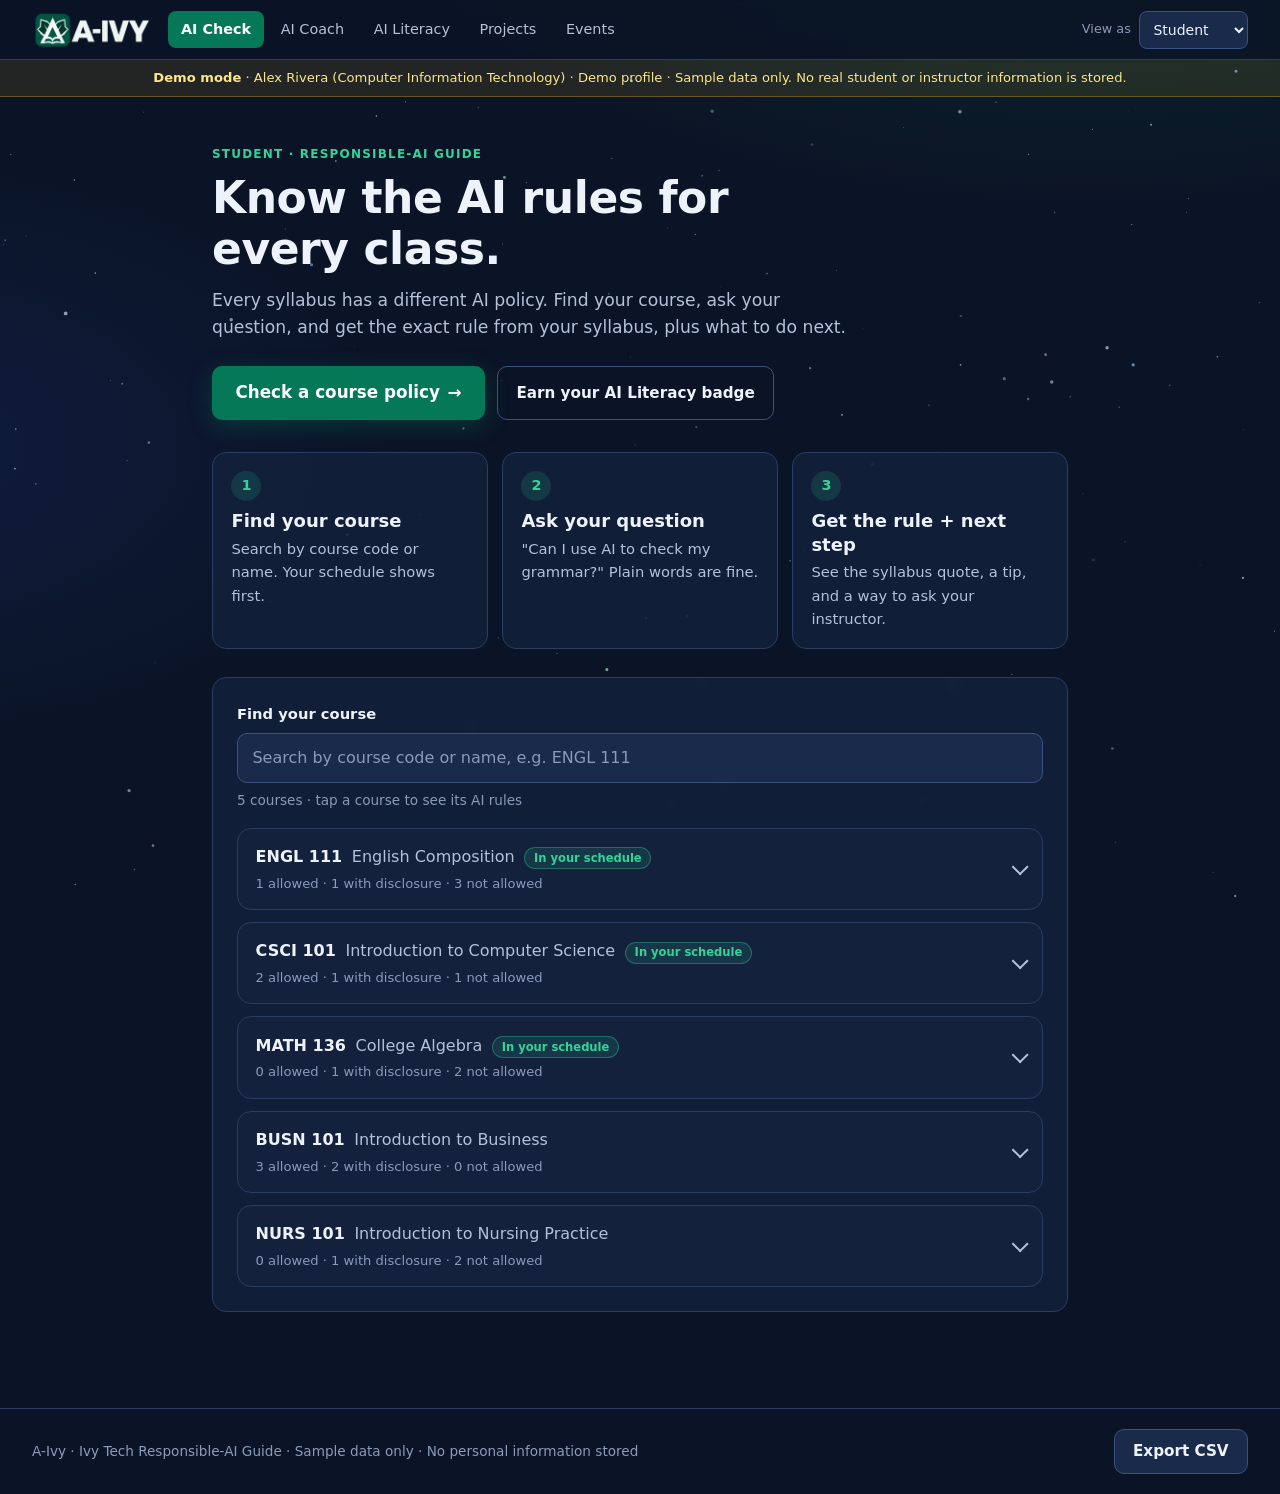
==== opportunity-hub/index.html @ a51550cd "feat: add A-Ivy Responsible-AI Guide (AI Check, AI Coach, AI Literacy badge, Events, Instructor view" ====
<!doctype html>
<html lang="en">
<head>
  <meta charset="utf-8">
  <meta name="viewport" content="width=device-width, initial-scale=1">
  <meta name="theme-color" content="#0B1426">
  <title>A-Ivy — Use AI with confidence and integrity</title>
  <link rel="stylesheet" href="styles.css">
  <script type="module" src="app.mjs"></script>
  <script type="module" src="starfield.mjs"></script>
</head>
<body>

<!-- Decorative starfield: sits behind everything and never takes clicks -->
<canvas id="starfield" aria-hidden="true"></canvas>

<a class="skip-link" href="#main">Skip to content</a>

<!-- ── Header ──────────────────────────────────────────────────────────────── -->
<header class="site-header">
  <a href="#ai-check" class="logo" aria-label="A-Ivy home">
    <img src="a-ivy-logo-white.webp" alt="A-Ivy logo" width="132" height="44">
  </a>

  <button class="menu-toggle" id="menu-toggle" type="button"
          aria-expanded="false" aria-controls="site-nav">
    <span class="menu-icon" aria-hidden="true"></span>
    <span class="menu-label">Menu</span>
  </button>

  <nav class="site-nav" id="site-nav" aria-label="Main navigation">
    <!-- Student nav -->
    <a href="#ai-check" class="student-only" data-nav="ai-check">AI Check</a>
    <a href="#ai-coach" class="student-only" data-nav="ai-coach">AI Coach</a>
    <a href="#literacy" class="student-only" data-nav="literacy">AI Literacy</a>
    <a href="#projects" class="student-only" data-nav="projects">Projects</a>
    <a href="#events"   class="student-only" data-nav="events">Events</a>
    <!-- Instructor nav -->
    <a href="#policies"         class="instructor-only" data-nav="policies">Course Policies</a>
    <a href="#literacy-results" class="instructor-only" data-nav="literacy-results">AI Literacy Results</a>
    <a href="#projects"         class="instructor-only" data-nav="projects">Projects</a>

    <div class="role-switcher">
      <label for="role-select">View as</label>
      <select id="role-select">
        <option value="student">Student</option>
        <option value="instructor">Instructor</option>
      </select>
    </div>
  </nav>
</header>

<!-- ── Demo banner ─────────────────────────────────────────────────────────── -->
<div class="demo-banner" role="note" id="demo-banner">
  <strong>Demo mode</strong> · <span id="demo-profile-name">Alex Rivera (CIT)</span> ·
  Sample data only. No real student or instructor information is stored.
</div>

<!-- ── Main content ────────────────────────────────────────────────────────── -->
<main id="main">

  <!-- ── AI Check (student home) ─────────────────────────────────────────── -->
  <section data-view="ai-check" aria-labelledby="ai-check-title" hidden>
    <div class="hero">
      <p class="eyebrow">Student · Responsible-AI Guide</p>
      <h1 id="ai-check-title" tabindex="-1">Know the AI rules for every class.</h1>
      <p class="hero-lead">
        Every syllabus has a different AI policy. Find your course, ask your question,
        and get the exact rule from your syllabus, plus what to do next.
      </p>
      <div class="hero-actions">
        <button type="button" class="btn btn-primary btn-lg" id="hero-check-btn">
          Check a course policy <span aria-hidden="true">→</span>
        </button>
        <a class="btn btn-ghost" href="#literacy">Earn your AI Literacy badge</a>
      </div>
    </div>

    <ol class="feature-grid" aria-label="How A-Ivy works">
      <li class="feature-card glow-card">
        <span class="feature-step" aria-hidden="true">1</span>
        <h2>Find your course</h2>
        <p>Search by course code or name. Your schedule shows first.</p>
      </li>
      <li class="feature-card glow-card">
        <span class="feature-step" aria-hidden="true">2</span>
        <h2>Ask your question</h2>
        <p>"Can I use AI to check my grammar?" Plain words are fine.</p>
      </li>
      <li class="feature-card glow-card">
        <span class="feature-step" aria-hidden="true">3</span>
        <h2>Get the rule + next step</h2>
        <p>See the syllabus quote, a tip, and a way to ask your instructor.</p>
      </li>
    </ol>

    <!-- Course search -->
    <div class="panel" id="course-finder">
      <div class="form-group">
        <label for="course-search">Find your course</label>
        <input type="search" id="course-search" autocomplete="off"
               placeholder="Search by course code or name, e.g. ENGL 111"
               aria-describedby="course-search-hint" aria-controls="course-list">
        <p id="course-search-hint" class="hint"><span id="course-count"></span></p>
      </div>
      <ul class="course-list" id="course-list" role="list"></ul>
      <p class="empty-state" id="course-empty" hidden>
        No course found. Check the course code, or ask your instructor.
      </p>
    </div>

    <!-- Course detail: moved inside whichever course card is open -->
    <div id="course-detail" class="course-detail" hidden>
      <div class="card-header">
        <h3 id="traffic-light-heading">AI use rules for this course</h3>
        <span class="last-updated" id="course-last-updated"></span>
      </div>
      <ul class="traffic-light" id="traffic-light" role="list" aria-labelledby="traffic-light-heading"></ul>
      <p class="hint" id="course-policy-label"></p>

      <form id="question-form" class="question-form" novalidate>
        <div class="form-group">
          <label for="question-input">Ask about AI on your assignment</label>
          <textarea id="question-input" name="question" rows="3"
                    placeholder="e.g. Can I use AI to brainstorm ideas for my essay?"
                    aria-describedby="question-hint"></textarea>
          <p id="question-hint" class="hint">Answers come only from this course's policy. No AI guessing.</p>
        </div>
        <div class="chips" aria-label="Example questions">
          <button type="button" class="chip" data-q="Can I use AI to check my grammar?">Can I use AI to check my grammar?</button>
          <button type="button" class="chip" data-q="Can AI help me outline?">Can AI help me outline?</button>
          <button type="button" class="chip" data-q="Can AI write my first draft?">Can AI write my first draft?</button>
        </div>
        <button type="submit" class="btn btn-primary">Check the policy <span aria-hidden="true">→</span></button>
      </form>

      <div id="answer-card" class="answer-card" hidden aria-live="polite"></div>
    </div>
  </section>

  <!-- ── AI Coach ────────────────────────────────────────────────────────── -->
  <section data-view="ai-coach" aria-labelledby="ai-coach-title" hidden>
    <div class="view-heading">
      <p class="eyebrow">Student · AI Coach</p>
      <h1 id="ai-coach-title" tabindex="-1">AI Coach</h1>
      <p>Describe your assignment. The coach shows good ways to use AI that your course allows, and what to avoid.</p>
    </div>

    <form class="panel" id="coach-form" novalidate>
      <div class="form-row">
        <div class="form-group">
          <label for="coach-course">Course</label>
          <select id="coach-course"></select>
        </div>
        <div class="form-group">
          <label for="coach-input">Your assignment, in plain words</label>
          <input type="text" id="coach-input" autocomplete="off"
                 placeholder="e.g. research paper on climate change">
        </div>
      </div>
      <div class="chips" aria-label="Example assignments">
        <button type="button" class="chip" data-coach="engl-111|Research paper on climate change">ENGL 111: research paper</button>
        <button type="button" class="chip" data-coach="csci-101|Python program for a grade calculator">CSCI 101: Python program</button>
        <button type="button" class="chip" data-coach="nurs-101|Study for my terminology quiz">NURS 101: quiz prep</button>
      </div>
      <button type="submit" class="btn btn-primary">Coach me <span aria-hidden="true">→</span></button>
      <p class="hint coach-note">The coach uses your course's policy and ready-made prompt templates. It doesn't send anything to an AI service.</p>
    </form>

    <div id="coach-result" class="coach-result" hidden aria-live="polite"></div>
  </section>

  <!-- ── AI Literacy (student) ───────────────────────────────────────────── -->
  <section data-view="literacy" aria-labelledby="literacy-title" hidden>
    <div class="view-heading">
      <p class="eyebrow">Student · AI Literacy</p>
      <h1 id="literacy-title" tabindex="-1">AI Responsible Use micro-certification</h1>
      <p>Answer 6 real-life scenarios. Get <strong id="pass-mark-label">5 of 6</strong> right to earn your badge.</p>
    </div>

    <div id="badge-earned" class="panel badge-panel glow-card" hidden></div>

    <form id="quiz-form" class="quiz" novalidate>
      <ol id="quiz-list" class="quiz-list"></ol>
      <button type="submit" class="btn btn-primary btn-lg">Check my answers <span aria-hidden="true">→</span></button>
    </form>

    <div id="quiz-result" class="answer-card" hidden aria-live="polite"></div>
  </section>

  <!-- ── Projects (both views) ───────────────────────────────────────────── -->
  <section data-view="projects" aria-labelledby="projects-title" hidden>
    <div class="view-heading">
      <p class="eyebrow student-only">Student · Projects</p>
      <p class="eyebrow instructor-only">Instructor · Projects</p>
      <h1 id="projects-title" tabindex="-1">Projects</h1>
      <p class="student-only">Hands-on projects where you can apply your skills, with AI use rules shown up front.</p>
      <p class="instructor-only">Projects your students can join, and the AI rules that apply to each.</p>
    </div>
    <div class="stub-notice panel"><p>Projects are coming next.</p></div>
  </section>

  <!-- ── Events (student) ────────────────────────────────────────────────── -->
  <section data-view="events" aria-labelledby="events-title" hidden>
    <div class="view-heading">
      <p class="eyebrow">Student · Events</p>
      <h1 id="events-title" tabindex="-1">Upcoming events</h1>
      <p>Career, campus, and enrollment events across Ivy Tech.</p>
    </div>
    <div class="events-toolbar">
      <label class="toggle">
        <input type="checkbox" id="events-mine">
        <span>Only show events for my program</span>
      </label>
      <span class="last-updated" id="events-updated"></span>
    </div>
    <ul class="event-list" id="event-list" role="list"></ul>
    <p class="empty-state" id="events-empty" hidden>No upcoming events match. Turn off the filter to see all events.</p>
  </section>

  <!-- ── Course Policies (instructor) ────────────────────────────────────── -->
  <section data-view="policies" aria-labelledby="policies-title" hidden>
    <div class="view-heading">
      <p class="eyebrow">Instructor · Course Policies</p>
      <h1 id="policies-title" tabindex="-1">Course AI policies</h1>
      <p>What students see for each course. Keep these current so students act on the right rules.</p>
    </div>
    <div id="policy-list" class="policy-list"></div>
  </section>

  <!-- ── AI Literacy Results (instructor) ────────────────────────────────── -->
  <section data-view="literacy-results" aria-labelledby="results-title" hidden>
    <div class="view-heading">
      <p class="eyebrow">Instructor · AI Literacy Results</p>
      <h1 id="results-title" tabindex="-1">Micro-certification results</h1>
      <p>Badges are logged automatically when a student passes the scenario check. No survey, no manual tracking.</p>
    </div>
    <div id="results" class="results"></div>
  </section>

</main>

<!-- ── Footer ──────────────────────────────────────────────────────────────── -->
<footer class="site-footer">
  <span>A-Ivy · Ivy Tech Responsible-AI Guide · Sample data only · No personal information stored</span>
  <button class="btn btn-secondary" id="export-csv-btn" type="button">Export CSV</button>
</footer>

<!-- ── Status (accessible live region) ─────────────────────────────────────── -->
<p id="status" class="status-bar" role="status" aria-live="polite" aria-atomic="true"></p>

</body>
</html>
---- opportunity-hub/styles.css ----
/* ─── A-Ivy Design System ───────────────────────────────────────────────────
   Dark navy portal · Ivy Tech emerald for primary actions · high contrast.
──────────────────────────────────────────────────────────────────────────── */
:root {
  /* Surfaces (navy) */
  --bg:          #0B1426;
  --bg-2:        #0E1A31;
  --surface:     #13213C;   /* cards, panels */
  --surface-2:   #192A4A;   /* inputs, raised */
  --border:      #2A3D63;
  --border-2:    #3A5282;

  /* Text */
  --text:        #EEF3FB;   /* ~15:1 on --bg */
  --muted:       #B3C1D9;   /* ~9:1 on --bg  */
  --faint:       #8A9BBA;

  /* Ivy Tech emerald */
  --emerald:     #047857;   /* primary buttons (white text 5.5:1) */
  --emerald-hi:  #059669;   /* hover */
  --emerald-lt:  #34D399;   /* accents, focus ring, links */
  --emerald-glow: rgba(52, 211, 153, 0.16);

  /* Rules (readable on navy) */
  --allowed:     #4ADE80;
  --disclosure:  #FBBF24;
  --not-allowed: #F87171;

  /* Shape & type */
  --radius:      14px;
  --radius-sm:   10px;
  --font:        "Segoe UI", system-ui, -apple-system, "Helvetica Neue", Arial, sans-serif;
  --mono:        "Cascadia Mono", Consolas, "IBM Plex Mono", monospace;
  --tap:         44px;

  color-scheme: dark;
}

/* ─── Reset & base ─────────────────────────────────────────────────────────── */
*, *::before, *::after { box-sizing: border-box; margin: 0; padding: 0; }

html { -webkit-text-size-adjust: 100%; }

body {
  font-family: var(--font);
  font-size: 16px;
  line-height: 1.6;
  color: var(--text);
  background:
    radial-gradient(1200px 600px at 85% -10%, rgba(4, 120, 87, 0.22), transparent 60%),
    radial-gradient(900px 500px at -10% 30%, rgba(30, 64, 175, 0.18), transparent 60%),
    var(--bg);
  min-height: 100vh;
  overflow-x: hidden;
}

/* Starfield sits behind all content and never takes pointer events */
#starfield {
  position: fixed;
  inset: 0;
  width: 100%;
  height: 100%;
  z-index: 0;
  pointer-events: none;
}

.site-header, .demo-banner, #main, .site-footer { position: relative; z-index: 1; }

a { color: var(--emerald-lt); text-underline-offset: 3px; }
a:hover { color: #6EE7B7; }

h1 { font-size: clamp(1.75rem, 5vw, 2.75rem); font-weight: 750; line-height: 1.15; letter-spacing: -0.01em; }
h2 { font-size: 1.125rem; font-weight: 650; line-height: 1.3; }
h3 { font-size: 1rem; font-weight: 650; }

:focus-visible {
  outline: 3px solid var(--emerald-lt);
  outline-offset: 3px;
  border-radius: 6px;
}

.skip-link {
  position: absolute;
  left: 1rem;
  top: -100px;
  z-index: 50;
  background: var(--emerald);
  color: #fff;
  padding: 0.6rem 1rem;
  border-radius: 8px;
  font-weight: 600;
}
.skip-link:focus { top: 0.75rem; }

/* ─── Header ───────────────────────────────────────────────────────────────── */
.site-header {
  position: sticky;
  top: 0;
  z-index: 20;
  display: flex;
  align-items: center;
  gap: 1rem;
  padding: 0.6rem clamp(1rem, 4vw, 2rem);
  background: rgba(11, 20, 38, 0.86);
  backdrop-filter: blur(10px);
  -webkit-backdrop-filter: blur(10px);
  border-bottom: 1px solid var(--border);
}

.logo { display: inline-flex; align-items: center; flex-shrink: 0; border-radius: 8px; }
.logo img { height: 40px; width: auto; display: block; }

.menu-toggle { display: none; }

/* ─── Nav ──────────────────────────────────────────────────────────────────── */
.site-nav {
  display: flex;
  align-items: center;
  gap: 0.25rem;
  flex: 1;
  flex-wrap: wrap;
}

.site-nav a {
  color: var(--muted);
  text-decoration: none;
  font-size: 0.9rem;
  font-weight: 500;
  padding: 0.45rem 0.8rem;
  border-radius: 8px;
  transition: background 0.15s, color 0.15s;
  white-space: nowrap;
}

.site-nav a:hover { background: rgba(255, 255, 255, 0.06); color: var(--text); }
.site-nav a[aria-current="page"] { background: var(--emerald); color: #fff; font-weight: 600; }

.instructor-only { display: none !important; }
.role-instructor .instructor-only { display: revert !important; }
.role-instructor .student-only { display: none !important; }

/* ─── Role switcher ────────────────────────────────────────────────────────── */
.role-switcher { display: flex; align-items: center; gap: 0.5rem; margin-left: auto; }
.role-switcher label { font-size: 0.8rem; color: var(--faint); font-weight: 500; white-space: nowrap; }
.role-switcher select {
  min-height: 38px;
  font: inherit;
  font-size: 0.875rem;
  background: var(--surface-2);
  color: var(--text);
  border: 1px solid var(--border-2);
  border-radius: 8px;
  padding: 0.3rem 0.6rem;
  cursor: pointer;
}

/* ─── Demo banner ──────────────────────────────────────────────────────────── */
.demo-banner {
  background: rgba(251, 191, 36, 0.1);
  border-bottom: 1px solid rgba(251, 191, 36, 0.3);
  color: #FDE68A;
  font-size: 0.82rem;
  text-align: center;
  padding: 0.45rem 1rem;
}

/* ─── Main layout ──────────────────────────────────────────────────────────── */
#main {
  max-width: 920px;
  margin: 0 auto;
  padding: clamp(1.5rem, 5vw, 3rem) clamp(1rem, 4vw, 2rem);
}

.eyebrow {
  font-size: 0.75rem;
  font-weight: 700;
  letter-spacing: 0.1em;
  text-transform: uppercase;
  color: var(--emerald-lt);
  margin-bottom: 0.6rem;
}

.view-heading { margin-bottom: 1.75rem; }
.view-heading h1 { margin-bottom: 0.5rem; }
.view-heading p:not(.eyebrow) { color: var(--muted); max-width: 62ch; }

/* ─── Hero ─────────────────────────────────────────────────────────────────── */
.hero { margin-bottom: 2rem; }
.hero h1 { max-width: 18ch; margin-bottom: 0.75rem; }
.hero-lead { color: var(--muted); font-size: 1.075rem; max-width: 58ch; }
.hero-actions { display: flex; flex-wrap: wrap; gap: 0.75rem; margin-top: 1.5rem; }

/* ─── Panels & cards ───────────────────────────────────────────────────────── */
.panel {
  background: rgba(19, 33, 60, 0.82);
  border: 1px solid var(--border);
  border-radius: var(--radius);
  padding: clamp(1rem, 3vw, 1.5rem);
  backdrop-filter: blur(4px);
}

/* Emerald glow that follows the pointer (set by starfield.mjs) */
.glow-card {
  position: relative;
  isolation: isolate;
  overflow: hidden;
}
.glow-card::before {
  content: "";
  position: absolute;
  inset: 0;
  z-index: -1;
  pointer-events: none;
  opacity: 0;
  transition: opacity 0.25s;
  background: radial-gradient(260px circle at var(--glow-x, 50%) var(--glow-y, 50%), var(--emerald-glow), transparent 70%);
}
.glow-card:hover::before { opacity: 1; }

.feature-grid {
  list-style: none;
  display: grid;
  grid-template-columns: repeat(3, 1fr);
  gap: 0.875rem;
  margin-bottom: 1.75rem;
}

.feature-card {
  background: rgba(19, 33, 60, 0.82);
  border: 1px solid var(--border);
  border-radius: var(--radius);
  padding: 1.1rem 1.15rem;
  transition: border-color 0.2s, transform 0.2s;
}
.feature-card:hover { border-color: var(--border-2); }
.feature-card h2 { margin: 0.55rem 0 0.25rem; }
.feature-card p { color: var(--muted); font-size: 0.92rem; }

.feature-step {
  display: inline-grid;
  place-items: center;
  width: 30px;
  height: 30px;
  border-radius: 50%;
  background: rgba(52, 211, 153, 0.14);
  color: var(--emerald-lt);
  font-weight: 700;
  font-size: 0.9rem;
}

.card-header {
  display: flex;
  align-items: baseline;
  justify-content: space-between;
  flex-wrap: wrap;
  gap: 0.25rem 1rem;
  margin-bottom: 0.75rem;
}

.last-updated { font-size: 0.8rem; color: var(--faint); }
.hint { font-size: 0.85rem; color: var(--faint); }

/* ─── Forms ────────────────────────────────────────────────────────────────── */
.form-group { display: flex; flex-direction: column; gap: 0.45rem; margin-bottom: 1rem; }

label { font-size: 0.92rem; font-weight: 600; color: var(--text); }

select, textarea, input[type="text"], input[type="search"], input[type="email"], input[type="number"] {
  font: inherit;
  font-size: 1rem;              /* 16px stops iOS zoom on focus */
  color: var(--text);
  background: var(--surface-2);
  border: 1.5px solid var(--border-2);
  border-radius: var(--radius-sm);
  padding: 0.7rem 0.9rem;
  min-height: var(--tap);
  width: 100%;
  transition: border-color 0.15s, box-shadow 0.15s;
}

input::placeholder, textarea::placeholder { color: var(--faint); opacity: 1; }

select:focus, textarea:focus, input:focus {
  outline: none;
  border-color: var(--emerald-lt);
  box-shadow: 0 0 0 3px rgba(52, 211, 153, 0.3);
}

textarea { resize: vertical; min-height: 96px; }

/* ─── Buttons ──────────────────────────────────────────────────────────────── */
.btn {
  display: inline-flex;
  align-items: center;
  justify-content: center;
  gap: 0.45em;
  min-height: var(--tap);
  font: inherit;
  font-size: 0.95rem;
  font-weight: 650;
  border: 1.5px solid transparent;
  border-radius: var(--radius-sm);
  padding: 0.6rem 1.15rem;
  cursor: pointer;
  text-decoration: none;
  transition: background 0.15s, border-color 0.15s, transform 0.1s;
  -webkit-tap-highlight-color: transparent;
}

.btn-lg { font-size: 1.05rem; padding: 0.8rem 1.4rem; min-height: 52px; }

.btn-primary { background: var(--emerald); color: #fff; box-shadow: 0 6px 22px rgba(4, 120, 87, 0.35); }
.btn-primary:hover { background: var(--emerald-hi); color: #fff; }

.btn-secondary { background: var(--surface-2); color: var(--text); border-color: var(--border-2); }
.btn-secondary:hover { border-color: var(--emerald-lt); color: var(--text); }

.btn-ghost { background: transparent; color: var(--text); border-color: var(--border-2); }
.btn-ghost:hover { background: rgba(255, 255, 255, 0.05); color: var(--text); }

/* Brief visual response on tap / click (works without hover) */
.btn:active, .chip:active, .course-toggle:active, .menu-toggle:active { transform: scale(0.97); }

.btn-row { display: flex; flex-wrap: wrap; gap: 0.75rem; margin-top: 1rem; }

/* ─── Course search list ───────────────────────────────────────────────────── */
.course-list { list-style: none; display: grid; gap: 0.75rem; }

.course-card {
  background: var(--surface);
  border: 1px solid var(--border);
  border-radius: var(--radius);
  transition: border-color 0.2s;
}
.course-card.is-open { border-color: var(--emerald-lt); }

.course-toggle {
  width: 100%;
  display: grid;
  grid-template-columns: 1fr auto;
  grid-template-areas: "title chevron" "summary chevron";
  align-items: center;
  gap: 0.2rem 1rem;
  text-align: left;
  font: inherit;
  color: inherit;
  background: none;
  border: 0;
  border-radius: var(--radius);
  padding: 0.95rem 1.1rem;
  min-height: 64px;
  cursor: pointer;
  -webkit-tap-highlight-color: transparent;
}

.course-title { grid-area: title; display: flex; flex-wrap: wrap; align-items: baseline; gap: 0.2rem 0.6rem; }
.course-code { font-weight: 750; color: var(--text); }
.course-name { color: var(--muted); }
.course-summary { grid-area: summary; font-size: 0.82rem; color: var(--faint); }

.chevron {
  grid-area: chevron;
  width: 12px;
  height: 12px;
  border-right: 2px solid var(--muted);
  border-bottom: 2px solid var(--muted);
  transform: rotate(45deg) translateY(-3px);
  transition: transform 0.2s;
}
.course-toggle[aria-expanded="true"] .chevron { transform: rotate(-135deg) translate(-2px, -2px); }

.tag {
  font-size: 0.72rem;
  font-weight: 650;
  color: var(--emerald-lt);
  background: rgba(52, 211, 153, 0.12);
  border: 1px solid rgba(52, 211, 153, 0.35);
  border-radius: 999px;
  padding: 0.05rem 0.55rem;
}

.course-body { padding: 0 1.1rem 1.1rem; }
.course-detail { border-top: 1px solid var(--border); padding-top: 1rem; }

.empty-state {
  margin-top: 0.75rem;
  padding: 1rem;
  border: 1.5px dashed var(--border-2);
  border-radius: var(--radius-sm);
  color: var(--muted);
  text-align: center;
}

/* ─── Rule pills & traffic light ───────────────────────────────────────────── */
.rule-pill {
  display: inline-flex;
  align-items: center;
  gap: 0.35em;
  font-size: 0.8rem;
  font-weight: 700;
  padding: 0.18em 0.7em;
  border-radius: 999px;
  border: 1px solid currentColor;
  white-space: nowrap;
}
.rule-pill.rule-allowed     { color: var(--allowed);     background: rgba(74, 222, 128, 0.1); }
.rule-pill.rule-disclosure  { color: var(--disclosure);  background: rgba(251, 191, 36, 0.1); }
.rule-pill.rule-not-allowed { color: var(--not-allowed); background: rgba(248, 113, 113, 0.1); }

.traffic-light {
  list-style: none;
  display: grid;
  grid-template-columns: repeat(auto-fill, minmax(200px, 1fr));
  gap: 0.6rem;
  margin: 0.25rem 0 0.5rem;
}

.tl-item {
  display: flex;
  flex-direction: column;
  align-items: flex-start;
  gap: 0.4rem;
  background: var(--bg-2);
  border: 1px solid var(--border);
  border-radius: var(--radius-sm);
  padding: 0.75rem 0.9rem;
}
.tl-type { font-size: 0.9rem; font-weight: 600; text-transform: capitalize; }

/* ─── Question form & chips ────────────────────────────────────────────────── */
.question-form { margin-top: 1.25rem; }

.chips { display: flex; flex-wrap: wrap; gap: 0.5rem; margin: -0.25rem 0 1rem; }
.chip {
  font: inherit;
  font-size: 0.85rem;
  color: var(--text);
  background: var(--bg-2);
  border: 1px solid var(--border-2);
  border-radius: 999px;
  padding: 0.45rem 0.9rem;
  min-height: 40px;
  cursor: pointer;
  transition: border-color 0.15s, background 0.15s, transform 0.1s;
  -webkit-tap-highlight-color: transparent;
}
.chip:hover { border-color: var(--emerald-lt); }

/* ─── Answer card ──────────────────────────────────────────────────────────── */
.answer-card {
  margin-top: 1.25rem;
  padding: 1.1rem 1.2rem;
  background: var(--bg-2);
  border: 1px solid var(--border);
  border-left: 5px solid var(--faint);
  border-radius: var(--radius-sm);
}
.answer-card.rule-allowed     { border-left-color: var(--allowed); }
.answer-card.rule-disclosure  { border-left-color: var(--disclosure); }
.answer-card.rule-not-allowed { border-left-color: var(--not-allowed); }

.answer-rule { font-size: 1.1rem; font-weight: 750; margin-bottom: 0.5rem; text-transform: none; }
.answer-card.rule-allowed .answer-rule     { color: var(--allowed); }
.answer-card.rule-disclosure .answer-rule  { color: var(--disclosure); }
.answer-card.rule-not-allowed .answer-rule { color: var(--not-allowed); }
.answer-card > p { color: var(--muted); }

.answer-quote {
  margin: 0.6rem 0;
  padding: 0.6rem 0.9rem;
  border-left: 3px solid var(--border-2);
  background: rgba(255, 255, 255, 0.03);
  border-radius: 0 8px 8px 0;
}
.answer-quote p { font-style: italic; color: var(--text); }
.answer-quote cite { display: block; margin-top: 0.3rem; font-style: normal; font-size: 0.8rem; color: var(--faint); }

.conflict-note {
  margin: 0.25rem 0 0.5rem;
  padding: 0.55rem 0.8rem;
  border-radius: 8px;
  background: rgba(251, 191, 36, 0.08);
  border: 1px solid rgba(251, 191, 36, 0.3);
  color: #FDE68A !important;
  font-size: 0.9rem;
}

.match-list { list-style: none; display: grid; gap: 0.5rem; }
.match-head { display: flex; flex-wrap: wrap; align-items: center; gap: 0.5rem; }
.match-head strong, .alt-list li > span:first-child { text-transform: capitalize; }

.tip {
  margin-top: 0.75rem;
  padding: 0.65rem 0.85rem;
  background: rgba(52, 211, 153, 0.07);
  border: 1px solid rgba(52, 211, 153, 0.25);
  border-radius: 8px;
  color: var(--text) !important;
  font-size: 0.92rem;
}
.tip::before { content: "Tip: "; font-weight: 700; color: var(--emerald-lt); }

.next-step { margin-top: 1rem; }
.next-step-title { font-weight: 650; color: var(--text); margin-bottom: 0.4rem; }
.alt-list { list-style: none; display: flex; flex-direction: column; gap: 0.4rem; }
.alt-list li { display: flex; flex-wrap: wrap; align-items: center; gap: 0.5rem; }

.disclosure-box {
  background: var(--surface-2);
  border: 1px solid var(--border-2);
  border-radius: 8px;
  padding: 0.75rem 0.9rem;
  font-family: var(--mono);
  font-size: 0.85rem;
  color: var(--text);
  white-space: pre-wrap;
  word-break: break-word;
}

/* ─── Stubs, status, footer ────────────────────────────────────────────────── */
.stub-notice {
  min-height: 220px;
  display: grid;
  place-items: center;
  text-align: center;
  color: var(--muted);
  border-style: dashed;
}

.status-bar {
  position: fixed;
  bottom: 1rem;
  left: 50%;
  transform: translateX(-50%);
  z-index: 40;
  max-width: calc(100vw - 2rem);
  background: var(--emerald);
  color: #fff;
  font-size: 0.9rem;
  padding: 0.55rem 1.2rem;
  border-radius: 999px;
  opacity: 0;
  pointer-events: none;
  transition: opacity 0.2s;
  text-align: center;
}
.status-bar.visible { opacity: 1; }

.site-footer {
  display: flex;
  flex-wrap: wrap;
  align-items: center;
  justify-content: space-between;
  gap: 0.75rem;
  margin-top: 3rem;
  padding: 1.25rem clamp(1rem, 4vw, 2rem);
  border-top: 1px solid var(--border);
  font-size: 0.85rem;
  color: var(--faint);
}

/* ─── AI Coach ─────────────────────────────────────────────────────────────── */
.form-row { display: grid; grid-template-columns: minmax(0, 1fr) minmax(0, 1.4fr); gap: 0 1rem; }
.coach-note { margin-top: 0.75rem; }
.coach-result { margin-top: 1.25rem; }
.coach-result, .policy-card { background: rgba(19, 33, 60, 0.82); border: 1px solid var(--border); border-radius: var(--radius); padding: clamp(1rem, 3vw, 1.5rem); }
.prompt-list { list-style: none; display: grid; gap: 0.75rem; margin-bottom: 0.5rem; }
.prompt-item { background: var(--bg-2); border: 1px solid var(--border); border-radius: var(--radius-sm); padding: 0.85rem 1rem; display: grid; gap: 0.5rem; justify-items: start; }
.prompt-text { font-family: var(--mono); font-size: 0.88rem; color: var(--text); background: var(--surface-2); border: 1px solid var(--border-2); border-radius: 8px; padding: 0.6rem 0.8rem; width: 100%; word-break: break-word; }
.btn-sm { min-height: 38px; font-size: 0.85rem; padding: 0.4rem 0.85rem; }

/* ─── AI Literacy quiz & badge ─────────────────────────────────────────────── */
.quiz-list { list-style: none; display: grid; gap: 0.85rem; margin-bottom: 1.25rem; counter-reset: q; }
.quiz-item { counter-increment: q; }
.quiz-item fieldset { border: 0; display: grid; gap: 0.5rem; }
.quiz-item legend { font-weight: 650; margin-bottom: 0.6rem; line-height: 1.45; }
.quiz-item legend::before { content: counter(q) ". "; color: var(--emerald-lt); }
.quiz-option {
  display: flex; align-items: flex-start; gap: 0.7rem;
  min-height: var(--tap);
  padding: 0.65rem 0.85rem;
  background: var(--bg-2);
  border: 1.5px solid var(--border);
  border-radius: var(--radius-sm);
  font-weight: 500;
  cursor: pointer;
  transition: border-color 0.15s, background 0.15s;
}
.quiz-option:hover { border-color: var(--border-2); }
.quiz-option:has(input:checked) { border-color: var(--emerald-lt); background: rgba(52, 211, 153, 0.08); }
.quiz-option input { margin-top: 0.3rem; width: 18px; height: 18px; accent-color: var(--emerald-lt); flex-shrink: 0; }

.badge-panel { margin-bottom: 1.25rem; border-color: var(--emerald-lt); }
.badge-row { display: flex; align-items: center; gap: 1rem; }
.badge-medal {
  flex-shrink: 0;
  display: grid; place-items: center;
  width: 64px; height: 64px;
  border-radius: 50%;
  background: radial-gradient(circle at 35% 30%, #34D399, #047857 70%);
  box-shadow: 0 0 0 4px rgba(52, 211, 153, 0.25), 0 8px 24px rgba(4, 120, 87, 0.45);
  color: #fff; font-size: 1.8rem; font-weight: 800;
}

/* ─── Events ───────────────────────────────────────────────────────────────── */
.events-toolbar { display: flex; flex-wrap: wrap; align-items: center; justify-content: space-between; gap: 0.5rem 1rem; margin-bottom: 1rem; }
.toggle { display: inline-flex; align-items: center; gap: 0.6rem; min-height: var(--tap); cursor: pointer; font-weight: 500; }
.toggle input { width: 20px; height: 20px; accent-color: var(--emerald-lt); }
.event-list { list-style: none; display: grid; gap: 0.75rem; }
.event-card {
  display: grid; grid-template-columns: auto 1fr; gap: 1rem; align-items: start;
  background: rgba(19, 33, 60, 0.82);
  border: 1px solid var(--border);
  border-radius: var(--radius);
  padding: 1rem 1.1rem;
}
.event-date {
  display: grid; justify-items: center; align-content: center;
  width: 64px; padding: 0.4rem 0;
  border-radius: var(--radius-sm);
  background: rgba(52, 211, 153, 0.1);
  border: 1px solid rgba(52, 211, 153, 0.3);
  line-height: 1.1;
}
.event-month { font-size: 0.75rem; font-weight: 700; text-transform: uppercase; color: var(--emerald-lt); letter-spacing: 0.06em; }
.event-day { font-size: 1.5rem; font-weight: 800; }
.event-weekday { font-size: 0.72rem; color: var(--faint); }
.event-body h2 { margin-bottom: 0.2rem; }
.event-meta { color: var(--muted); font-size: 0.92rem; }
.event-tags { display: flex; flex-wrap: wrap; align-items: center; gap: 0.4rem 0.6rem; margin-top: 0.5rem; }
.event-source { font-size: 0.8rem; color: var(--faint); }
.tag-today { color: #0B1426; background: var(--disclosure); border-color: var(--disclosure); }
.tag-sample { color: var(--disclosure); background: rgba(251, 191, 36, 0.1); border-color: rgba(251, 191, 36, 0.35); }

/* ─── Instructor: policies & results ───────────────────────────────────────── */
.policy-list { display: grid; gap: 1rem; }
.policy-card .tag { display: inline-block; margin-bottom: 0.4rem; }
.results { display: grid; gap: 1rem; }
.stat-grid { display: grid; grid-template-columns: repeat(3, minmax(0, 1fr)); gap: 0.85rem; }
.stat-card { display: grid; gap: 0.35rem; align-content: start; }
.stat-label { font-size: 0.85rem; font-weight: 600; color: var(--muted); }
.stat-value { font-size: 2rem; font-weight: 800; line-height: 1.1; }
.progress { width: 100%; height: 10px; border-radius: 999px; overflow: hidden; appearance: none; border: 0; background: var(--surface-2); }
.progress::-webkit-progress-bar { background: var(--surface-2); border-radius: 999px; }
.progress::-webkit-progress-value { background: linear-gradient(90deg, #047857, #34D399); border-radius: 999px; }
.progress::-moz-progress-bar { background: linear-gradient(90deg, #047857, #34D399); border-radius: 999px; }
.table-wrap { overflow-x: auto; margin: 0.75rem 0 0.5rem; }
.data-table { width: 100%; border-collapse: collapse; font-size: 0.92rem; }
.data-table th, .data-table td { text-align: left; padding: 0.6rem 0.75rem; border-bottom: 1px solid var(--border); white-space: nowrap; }
.data-table thead th { color: var(--muted); font-weight: 600; font-size: 0.82rem; }

/* ─── Tablet & phone ───────────────────────────────────────────────────────── */
@media (max-width: 860px) {
  .feature-grid { grid-template-columns: 1fr; }
  .feature-card { display: grid; grid-template-columns: auto 1fr; column-gap: 0.85rem; align-items: start; }
  .feature-card .feature-step { grid-row: span 2; }
  .feature-card h2 { margin: 0.1rem 0 0.15rem; }

  .site-header { flex-wrap: wrap; }
  .menu-toggle {
    display: inline-flex;
    align-items: center;
    gap: 0.5rem;
    margin-left: auto;
    min-height: var(--tap);
    padding: 0.4rem 0.9rem;
    font: inherit;
    font-size: 0.9rem;
    font-weight: 600;
    color: var(--text);
    background: var(--surface-2);
    border: 1px solid var(--border-2);
    border-radius: var(--radius-sm);
    cursor: pointer;
  }
  .menu-icon, .menu-icon::before, .menu-icon::after {
    display: block;
    width: 18px;
    height: 2px;
    background: currentColor;
    border-radius: 2px;
    transition: transform 0.2s, opacity 0.2s;
  }
  .menu-icon { position: relative; }
  .menu-icon::before, .menu-icon::after { content: ""; position: absolute; left: 0; }
  .menu-icon::before { top: -6px; }
  .menu-icon::after { top: 6px; }
  .menu-open .menu-icon { background: transparent; }
  .menu-open .menu-icon::before { transform: translateY(6px) rotate(45deg); }
  .menu-open .menu-icon::after { transform: translateY(-6px) rotate(-45deg); }

  .site-nav {
    display: none;
    flex-basis: 100%;
    flex-direction: column;
    align-items: stretch;
    gap: 0.25rem;
    padding: 0.5rem 0 0.75rem;
  }
  .menu-open .site-nav { display: flex; }
  .site-nav a { padding: 0.75rem 0.9rem; font-size: 1rem; min-height: var(--tap); display: flex; align-items: center; }
  .role-instructor .site-nav a.instructor-only { display: flex !important; }
  .role-switcher { margin: 0.5rem 0 0; padding-top: 0.75rem; border-top: 1px solid var(--border); }
  .role-switcher select { flex: 1; min-height: var(--tap); }
}

@media (max-width: 560px) {
  body { font-size: 15.5px; }
  .logo img { height: 34px; }
  .hero-actions { flex-direction: column; }
  .hero-actions .btn { width: 100%; }
  .traffic-light { grid-template-columns: 1fr; }
  .tl-item { flex-direction: row; justify-content: space-between; align-items: center; }
  .btn-row { flex-direction: column; }
  .btn-row .btn { width: 100%; }
  .course-toggle { padding: 0.85rem 0.95rem; }
  .course-body { padding: 0 0.95rem 0.95rem; }
  .site-footer { flex-direction: column; align-items: stretch; text-align: center; }
  .site-footer .btn { width: 100%; }
  .form-row { grid-template-columns: 1fr; }
  .stat-grid { grid-template-columns: 1fr; }
  .event-card { gap: 0.8rem; padding: 0.9rem; }
  .event-date { width: 56px; }
  .badge-row { align-items: flex-start; }
  .badge-medal { width: 52px; height: 52px; font-size: 1.5rem; }
}

@media (min-width: 561px) and (max-width: 860px) {
  .stat-grid { grid-template-columns: repeat(2, minmax(0, 1fr)); }
  .stat-grid .stat-card:last-child { grid-column: 1 / -1; }
}

/* ─── Reduced motion ───────────────────────────────────────────────────────── */
@media (prefers-reduced-motion: reduce) {
  *, *::before, *::after { transition: none !important; animation: none !important; scroll-behavior: auto !important; }
  .btn:active, .chip:active, .course-toggle:active, .menu-toggle:active { transform: none; }
}
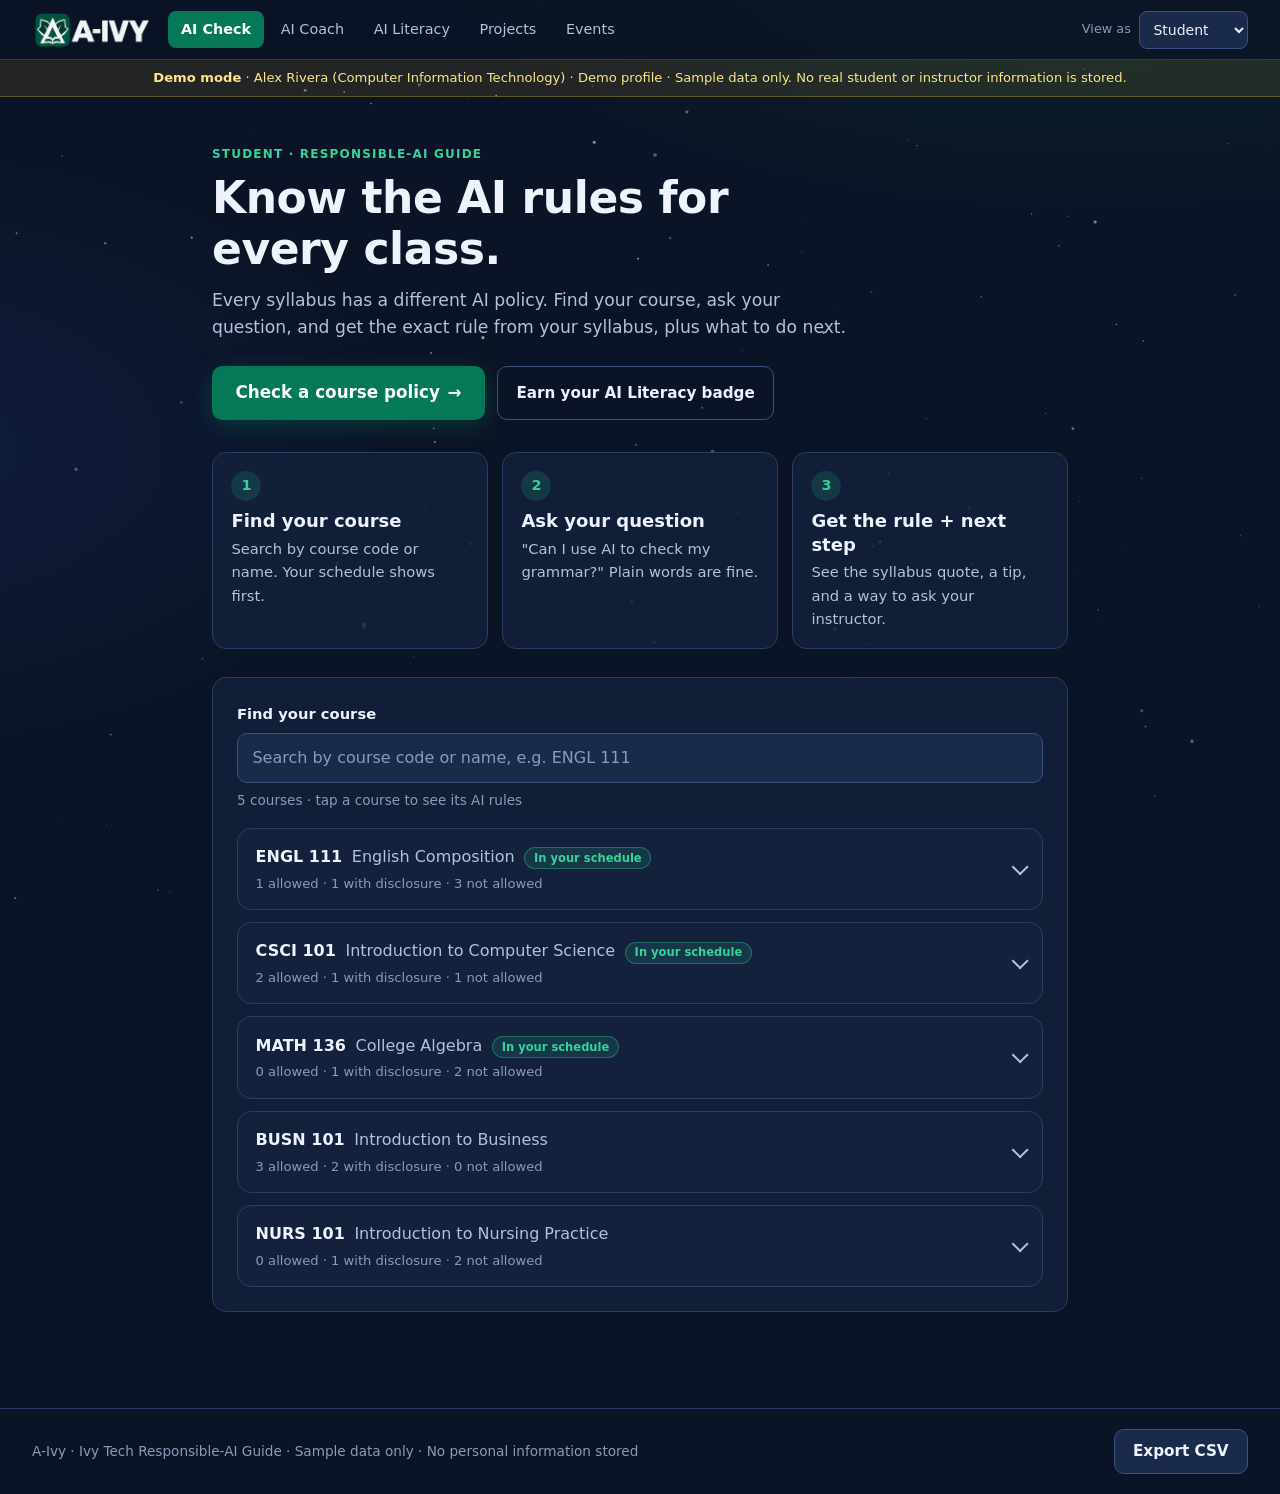
==== commit b09f6dff: "feat(a-ivy): project uploads, visible AI Literacy badge path, 10-question quiz copy" ====
--- a/opportunity-hub/index.html
+++ b/opportunity-hub/index.html
@@ -175,8 +175,10 @@
     <div class="view-heading">
       <p class="eyebrow">Student · AI Literacy</p>
       <h1 id="literacy-title" tabindex="-1">AI Responsible Use micro-certification</h1>
-      <p>Answer 6 real-life scenarios. Get <strong id="pass-mark-label">5 of 6</strong> right to earn your badge.</p>
-    </div>
+      <p>Answer <span id="quiz-count">10</span> real-life scenarios. Get <strong id="pass-mark-label">8 of 10</strong> right to earn your badge.</p>
+    </div>
+
+    <ol class="feature-grid" id="literacy-path" aria-label="Your AI literacy path"></ol>
 
     <div id="badge-earned" class="panel badge-panel glow-card" hidden></div>
 
@@ -194,10 +196,55 @@
       <p class="eyebrow student-only">Student · Projects</p>
       <p class="eyebrow instructor-only">Instructor · Projects</p>
       <h1 id="projects-title" tabindex="-1">Projects</h1>
-      <p class="student-only">Hands-on projects where you can apply your skills, with AI use rules shown up front.</p>
-      <p class="instructor-only">Projects your students can join, and the AI rules that apply to each.</p>
-    </div>
-    <div class="stub-notice panel"><p>Projects are coming next.</p></div>
+      <p class="student-only">Upload your project work and say honestly how you used AI. Your course's AI rules are shown as you go.</p>
+      <p class="instructor-only">Projects your students uploaded, with their AI-use notes.</p>
+    </div>
+
+    <!-- Student: upload form -->
+    <form class="panel upload-form student-only" id="project-form" novalidate>
+      <h2>Upload a project</h2>
+      <div class="form-row">
+        <div class="form-group">
+          <label for="project-title">Project title</label>
+          <input type="text" id="project-title" maxlength="120" autocomplete="off" placeholder="e.g. Grade calculator in Python">
+        </div>
+        <div class="form-group">
+          <label for="project-course">Course</label>
+          <select id="project-course"></select>
+        </div>
+      </div>
+      <div class="form-group">
+        <label for="project-description">Short description</label>
+        <textarea id="project-description" rows="3" maxlength="600" placeholder="What did you build or write, and what skills did you use?"></textarea>
+      </div>
+
+      <div class="form-group">
+        <label for="project-file">Project file</label>
+        <input type="file" id="project-file" class="file-input"
+               accept=".pdf,.doc,.docx,.ppt,.pptx,.txt,.md,.csv,.xlsx,.zip,.png,.jpg,.jpeg,.py,.js,.html,.css,.java"
+               aria-describedby="project-file-hint">
+        <p class="hint" id="project-file-hint">PDF, Office, image, code, or ZIP. Files up to <span id="project-max-size">2 MB</span> are saved on this device so you can download them later.</p>
+      </div>
+
+      <fieldset class="form-group ai-use">
+        <legend>Did you use AI on this project?</legend>
+        <label class="toggle"><input type="radio" name="project-ai" value="no" checked> <span>No</span></label>
+        <label class="toggle"><input type="radio" name="project-ai" value="yes"> <span>Yes</span></label>
+      </fieldset>
+      <div class="form-group" id="project-ai-detail" hidden>
+        <label for="project-ai-text">How did you use AI?</label>
+        <textarea id="project-ai-text" rows="2" maxlength="400" placeholder="e.g. I used an AI tool to explain an error message. All code is my own."></textarea>
+        <div id="project-ai-rules" class="ai-rules"></div>
+      </div>
+
+      <p class="hint privacy-note">Don't upload anyone else's personal information. Prototype: uploads stay in this browser only.</p>
+      <button type="submit" class="btn btn-primary">Upload project <span aria-hidden="true">↑</span></button>
+    </form>
+
+    <h2 class="list-heading student-only">My projects</h2>
+    <h2 class="list-heading instructor-only">Student uploads</h2>
+    <ul class="project-list" id="project-list" role="list"></ul>
+    <p class="empty-state" id="project-empty" hidden>No projects uploaded yet.</p>
   </section>
 
   <!-- ── Events (student) ────────────────────────────────────────────────── -->
--- a/opportunity-hub/styles.css
+++ b/opportunity-hub/styles.css
@@ -648,6 +648,52 @@
 .data-table { width: 100%; border-collapse: collapse; font-size: 0.92rem; }
 .data-table th, .data-table td { text-align: left; padding: 0.6rem 0.75rem; border-bottom: 1px solid var(--border); white-space: nowrap; }
 .data-table thead th { color: var(--muted); font-weight: 600; font-size: 0.82rem; }
+
+/* ─── Projects: upload + list ──────────────────────────────────────────────── */
+.upload-form h2 { margin-bottom: 1rem; }
+.file-input {
+  font: inherit;
+  font-size: 0.95rem;
+  color: var(--muted);
+  width: 100%;
+  min-height: var(--tap);
+  padding: 0.55rem;
+  background: var(--surface-2);
+  border: 1.5px dashed var(--border-2);
+  border-radius: var(--radius-sm);
+  cursor: pointer;
+}
+.file-input:hover, .file-input:focus { border-color: var(--emerald-lt); }
+.file-input::file-selector-button {
+  font: inherit;
+  font-weight: 650;
+  color: #fff;
+  background: var(--emerald);
+  border: 0;
+  border-radius: 8px;
+  padding: 0.5rem 0.9rem;
+  margin-right: 0.75rem;
+  cursor: pointer;
+}
+.ai-use { border: 0; display: flex; flex-wrap: wrap; align-items: center; gap: 0.25rem 1.25rem; }
+.ai-use legend { font-size: 0.92rem; font-weight: 600; width: 100%; margin-bottom: 0.25rem; }
+.ai-rules { margin-top: 0.75rem; }
+.privacy-note { margin: 0.25rem 0 1rem; }
+.list-heading { margin: 2rem 0 0.75rem; }
+.project-list { list-style: none; display: grid; gap: 0.75rem; }
+.project-card {
+  background: rgba(19, 33, 60, 0.82);
+  border: 1px solid var(--border);
+  border-radius: var(--radius);
+  padding: 1rem 1.1rem;
+  display: grid;
+  gap: 0.35rem;
+}
+.project-card .card-header { margin-bottom: 0; }
+.project-card > p:not(.event-meta):not(.hint):not(.tip):not(.file-meta) { color: var(--muted); }
+.file-meta { font-size: 0.88rem; color: var(--text); word-break: break-word; }
+.ai-note { margin-top: 0.25rem; }
+.ai-note::before { content: none; }
 
 /* ─── Tablet & phone ───────────────────────────────────────────────────────── */
 @media (max-width: 860px) {
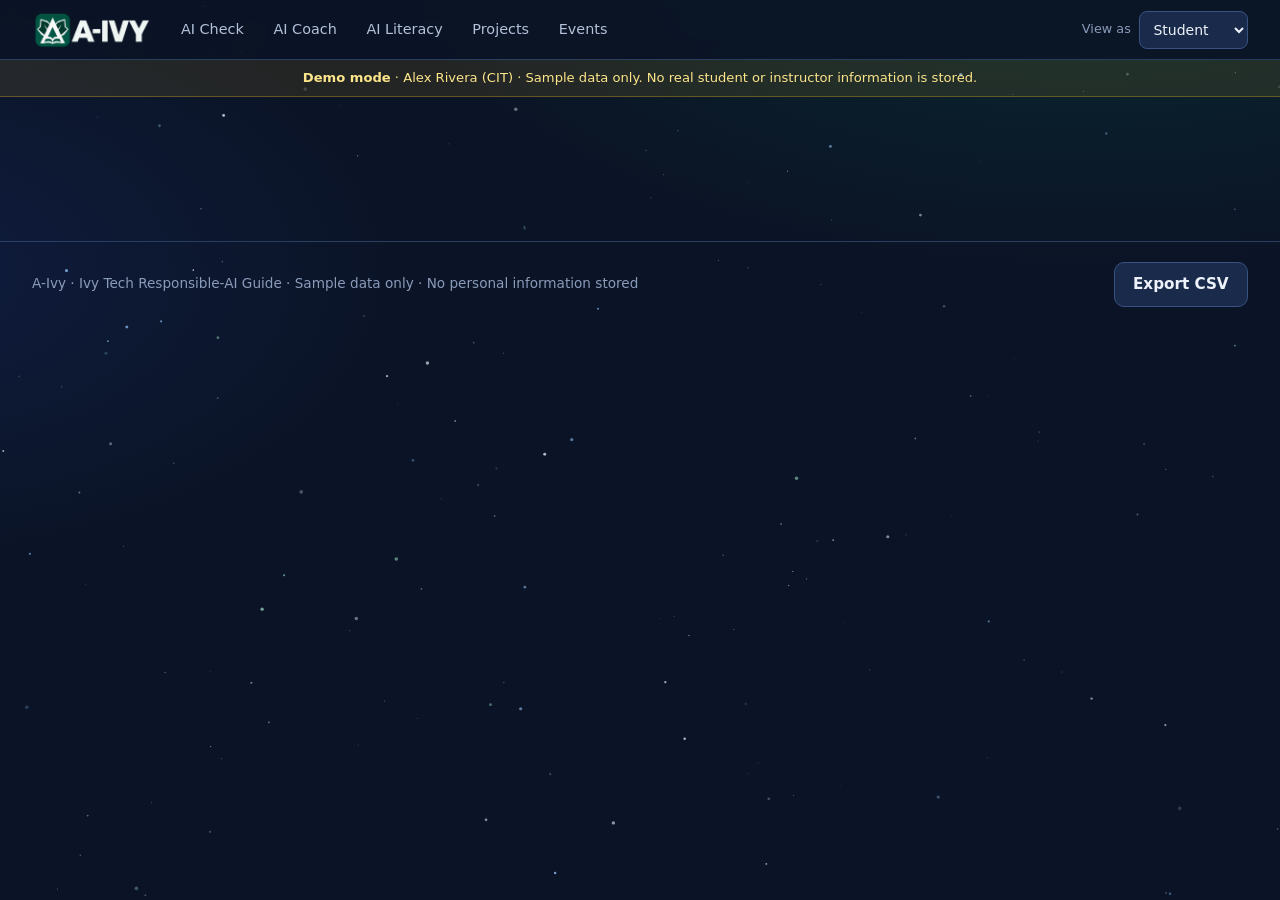
==== commit 996286a6: "fix: resolve merge conflict in index.html, keep teammate dynamic quiz-count span" ====
--- a/opportunity-hub/index.html
+++ b/opportunity-hub/index.html
@@ -175,10 +175,8 @@
     <div class="view-heading">
       <p class="eyebrow">Student · AI Literacy</p>
       <h1 id="literacy-title" tabindex="-1">AI Responsible Use micro-certification</h1>
-      <p>Answer <span id="quiz-count">10</span> real-life scenarios. Get <strong id="pass-mark-label">8 of 10</strong> right to earn your badge.</p>
-    </div>
-
-    <ol class="feature-grid" id="literacy-path" aria-label="Your AI literacy path"></ol>
+      <p>Answer 10 real-life scenarios. Get <strong id="pass-mark-label">8 of 10</strong> right to earn your badge.</p>
+    </div>
 
     <div id="badge-earned" class="panel badge-panel glow-card" hidden></div>
 
@@ -196,55 +194,10 @@
       <p class="eyebrow student-only">Student · Projects</p>
       <p class="eyebrow instructor-only">Instructor · Projects</p>
       <h1 id="projects-title" tabindex="-1">Projects</h1>
-      <p class="student-only">Upload your project work and say honestly how you used AI. Your course's AI rules are shown as you go.</p>
-      <p class="instructor-only">Projects your students uploaded, with their AI-use notes.</p>
-    </div>
-
-    <!-- Student: upload form -->
-    <form class="panel upload-form student-only" id="project-form" novalidate>
-      <h2>Upload a project</h2>
-      <div class="form-row">
-        <div class="form-group">
-          <label for="project-title">Project title</label>
-          <input type="text" id="project-title" maxlength="120" autocomplete="off" placeholder="e.g. Grade calculator in Python">
-        </div>
-        <div class="form-group">
-          <label for="project-course">Course</label>
-          <select id="project-course"></select>
-        </div>
-      </div>
-      <div class="form-group">
-        <label for="project-description">Short description</label>
-        <textarea id="project-description" rows="3" maxlength="600" placeholder="What did you build or write, and what skills did you use?"></textarea>
-      </div>
-
-      <div class="form-group">
-        <label for="project-file">Project file</label>
-        <input type="file" id="project-file" class="file-input"
-               accept=".pdf,.doc,.docx,.ppt,.pptx,.txt,.md,.csv,.xlsx,.zip,.png,.jpg,.jpeg,.py,.js,.html,.css,.java"
-               aria-describedby="project-file-hint">
-        <p class="hint" id="project-file-hint">PDF, Office, image, code, or ZIP. Files up to <span id="project-max-size">2 MB</span> are saved on this device so you can download them later.</p>
-      </div>
-
-      <fieldset class="form-group ai-use">
-        <legend>Did you use AI on this project?</legend>
-        <label class="toggle"><input type="radio" name="project-ai" value="no" checked> <span>No</span></label>
-        <label class="toggle"><input type="radio" name="project-ai" value="yes"> <span>Yes</span></label>
-      </fieldset>
-      <div class="form-group" id="project-ai-detail" hidden>
-        <label for="project-ai-text">How did you use AI?</label>
-        <textarea id="project-ai-text" rows="2" maxlength="400" placeholder="e.g. I used an AI tool to explain an error message. All code is my own."></textarea>
-        <div id="project-ai-rules" class="ai-rules"></div>
-      </div>
-
-      <p class="hint privacy-note">Don't upload anyone else's personal information. Prototype: uploads stay in this browser only.</p>
-      <button type="submit" class="btn btn-primary">Upload project <span aria-hidden="true">↑</span></button>
-    </form>
-
-    <h2 class="list-heading student-only">My projects</h2>
-    <h2 class="list-heading instructor-only">Student uploads</h2>
-    <ul class="project-list" id="project-list" role="list"></ul>
-    <p class="empty-state" id="project-empty" hidden>No projects uploaded yet.</p>
+      <p class="student-only">Hands-on projects where you can apply your skills, with AI use rules shown up front.</p>
+      <p class="instructor-only">Projects your students can join, and the AI rules that apply to each.</p>
+    </div>
+    <div class="stub-notice panel"><p>Projects are coming next.</p></div>
   </section>
 
   <!-- ── Events (student) ────────────────────────────────────────────────── -->
